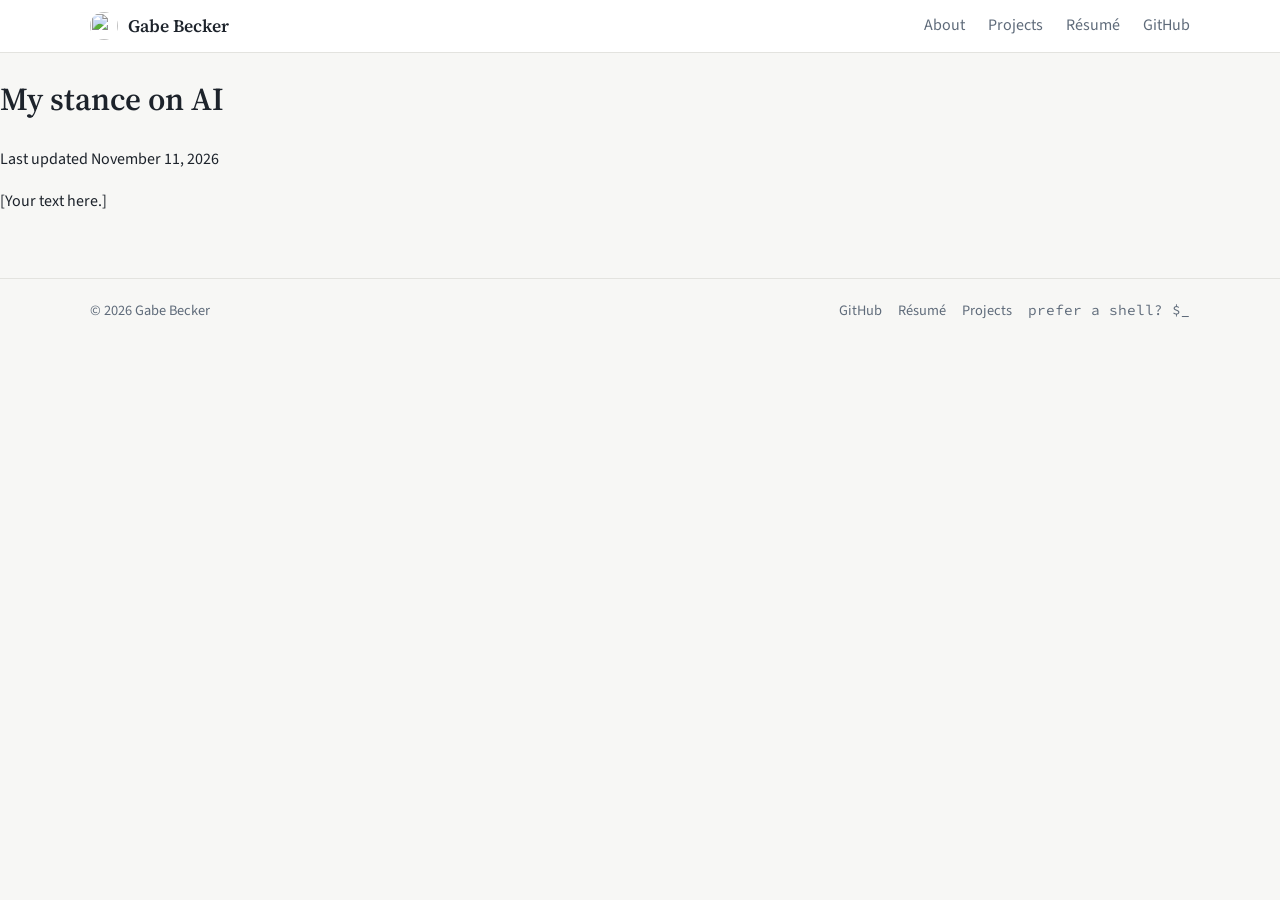
==== ai/index.html @ 4da3e7b1 "Add the 'My stance on AI' page (scaffold for hand-written text)" ====
<!doctype html>
<html lang="en">
<head>
<meta charset="utf-8">
<meta name="viewport" content="width=device-width, initial-scale=1">
<title>My stance on AI · Gabe Becker</title>
<meta name="description" content="How Gabe Becker uses AI in his work and projects.">
<link rel="canonical" href="https://gabebecker.com/ai/">
<meta property="og:type" content="article">
<meta property="og:title" content="My stance on AI · Gabe Becker">
<meta property="og:description" content="How I use AI in my work and projects.">
<meta property="og:url" content="https://gabebecker.com/ai/">
<meta property="og:image" content="https://avatars.githubusercontent.com/u/78775796?v=4">
<meta name="twitter:card" content="summary">
<link rel="icon" href="https://avatars.githubusercontent.com/u/78775796?v=4">
<link rel="stylesheet" href="/assets/site.css">
</head>
<body>
<header data-topbar="ai"></header>
<main class="wrap">
  <h1 class="page-h">My stance on AI</h1>
  <!-- Update this date whenever you change the text below. -->
  <p class="updated">Last updated <time datetime="2026-11-11">November 11, 2026</time></p>

  <!--
    Write your stance inside this <article>. Plain HTML works:
      <p>A paragraph.</p>
      <h2>A heading</h2>
      <ul><li>A list item</li></ul>
      <blockquote>A quote</blockquote>
    The terminal page (/terminal/) shows this text too, under `cat ai-stance.md`,
    so keep everything you want shown inside the article.
  -->
  <article id="ai-stance" class="prose">
    <p>[Your text here.]</p>
  </article>
</main>
<footer data-foot></footer>
<script src="/assets/layout.js"></script>
</body>
</html>
---- assets/site.css ----
/* Shared styles for every page except /terminal/, which has its own look. */
@import url("https://fonts.googleapis.com/css2?family=Source+Sans+3:wght@400;600;700&family=Source+Serif+4:opsz,wght@8..60,600&family=Source+Code+Pro:wght@400;500&display=swap");

:root { --fg:#1d232b; --muted:#5f6b7a; --accent:#2f6f4f; --accent-soft:#e6f2ec; --bg:#f7f7f5; --panel:#fff; --line:#e3e3df; --code:#f0f1ee; }
@media (prefers-color-scheme: dark) { :root { --fg:#e4e7eb; --muted:#9aa4b0; --accent:#6fcf97; --accent-soft:#1a2b23; --bg:#14171b; --panel:#1b1f24; --line:#2b3138; --code:#20252b; } }
* { box-sizing:border-box; }
html { scroll-behavior:smooth; }
body { margin:0; background:var(--bg); color:var(--fg); font:16px/1.6 "Source Sans 3", system-ui, sans-serif; }
a { color:var(--accent); text-decoration:none; } a:hover { text-decoration:underline; }
h1, h2 { font-family:"Source Serif 4", Georgia, serif; font-weight:600; }
code, pre { font-family:"Source Code Pro", ui-monospace, Menlo, monospace; font-size:.88rem; }
pre { background:var(--code); border:1px solid var(--line); border-radius:6px; padding:12px 14px; overflow-x:auto; margin:0 0 12px; }
.muted { color:var(--muted); }

/* buttons */
.btn { display:inline-block; text-align:center; font:inherit; font-size:.9rem; font-weight:600; border:1px solid var(--line); background:var(--panel); color:var(--fg); border-radius:6px; padding:6px 12px; cursor:pointer; }
.btn.primary { background:var(--accent); border-color:var(--accent); color:var(--panel); }
.btn:hover { text-decoration:none; border-color:var(--accent); }

/* top bar (inner pages) */
.topbar { border-bottom:1px solid var(--line); background:var(--panel); }
.topbar .in { max-width:1140px; margin:0 auto; padding:12px 20px; display:flex; justify-content:space-between; align-items:center; gap:16px; }
.brand { display:flex; align-items:center; gap:10px; color:var(--fg); font:600 1.1rem "Source Serif 4", Georgia, serif; }
.brand img { width:28px; height:28px; border-radius:50%; }
.brand:hover { text-decoration:none; }
.topbar nav a { margin-left:20px; color:var(--muted); }
.topbar nav a.on { color:var(--fg); font-weight:600; }

/* footer */
.foot { border-top:1px solid var(--line); margin-top:64px; }
.foot .in { max-width:1140px; margin:0 auto; padding:20px; display:flex; justify-content:space-between; gap:12px; flex-wrap:wrap; font-size:.9rem; color:var(--muted); }
.foot a { color:var(--muted); margin-left:16px; } .foot a:hover { color:var(--accent); }
.foot .shell { font-family:"Source Code Pro", monospace; }

/* search + tag filter */
.toolbar { display:flex; gap:8px; margin-bottom:8px; }
.toolbar input { flex:1; min-width:0; font:inherit; color:var(--fg); background:var(--panel); border:1px solid var(--line); border-radius:6px; padding:7px 12px; }
.toolbar input:focus, .tagpick summary:focus-visible { outline:2px solid var(--accent); outline-offset:-1px; }
.tagpick { position:relative; }
.tagpick summary { list-style:none; cursor:pointer; background:var(--panel); border:1px solid var(--line); border-radius:6px; padding:7px 14px; white-space:nowrap; font-weight:600; }
.tagpick summary::-webkit-details-marker { display:none; }
.tagpick summary::after { content:" ▾"; color:var(--muted); }
.tp-menu { position:absolute; right:0; top:calc(100% + 4px); z-index:5; background:var(--panel); border:1px solid var(--line); border-radius:8px; padding:6px; width:220px; max-height:320px; overflow:auto; box-shadow:0 8px 24px rgba(0,0,0,.15); }
.tp-menu label { display:flex; gap:8px; align-items:center; padding:3px 8px; border-radius:4px; cursor:pointer; }
.tp-menu label:hover { background:var(--accent-soft); }
.tp-menu input { accent-color:var(--accent); }
.tp-c { margin-left:auto; color:var(--muted); font-size:.8rem; }
.status { display:flex; flex-wrap:wrap; gap:6px; align-items:center; font-size:.88rem; color:var(--muted); margin:0 0 12px; min-height:24px; }
.active { display:flex; flex-wrap:wrap; gap:6px; }
.chip { font:inherit; font-size:.8rem; border:0; background:var(--accent); color:var(--panel); border-radius:99px; padding:0 10px; cursor:pointer; }
.chip.clear { background:none; color:var(--muted); text-decoration:underline; }
.empty { color:var(--muted); padding:16px 0; }

/* tags on projects */
.ptags { display:flex; flex-wrap:wrap; gap:4px; margin-bottom:8px; }
.ptag { font:inherit; font-size:.78rem; color:var(--muted); border:1px solid var(--line); background:none; border-radius:99px; padding:0 8px; cursor:pointer; white-space:nowrap; }
.ptag:hover, .ptag.on { color:var(--accent); border-color:var(--accent); text-decoration:none; }
.ptag.on { background:var(--accent-soft); }
.ver { font-family:"Source Sans 3", sans-serif; font-size:.8rem; font-weight:400; color:var(--muted); border:1px solid var(--line); border-radius:99px; padding:0 9px; white-space:nowrap; }

/* ---------- home ---------- */
.home { display:grid; grid-template-columns:290px 1fr; max-width:1140px; margin:0 auto; min-height:100vh; }
.home aside { padding:48px 30px 32px; position:sticky; top:0; height:100vh; overflow-y:auto; border-right:1px solid var(--line); scrollbar-width:thin; scrollbar-color:var(--line) transparent; }
.avatar { width:88px; height:88px; border-radius:50%; background:var(--line); display:block; }
.home h1 { font-size:1.75rem; line-height:1.15; margin:14px 0 2px; }
.role { color:var(--muted); margin:0 0 18px; }
.sidenav a { display:block; padding:3px 0; color:var(--fg); }
.sidenav a.on { color:var(--accent); font-weight:600; }
.side-btns { display:flex; gap:8px; margin:18px 0 14px; } .side-btns .btn { flex:1; }
.ext a { display:inline-block; margin-right:14px; font-size:.95rem; }
.side-h { font-size:.75rem; font-weight:700; letter-spacing:.1em; text-transform:uppercase; color:var(--muted); margin:26px 0 8px; padding-top:18px; border-top:1px solid var(--line); }
.skill { display:inline-block; font:inherit; font-size:.82rem; padding:0 8px; margin:0 4px 6px 0; border-radius:99px; border:1px solid var(--line); background:none; color:var(--muted); }
button.skill { cursor:pointer; color:var(--accent); border-color:var(--accent); }
button.skill:hover { background:var(--accent-soft); }
button.skill.on { background:var(--accent); color:var(--panel); }
.hint { font-size:.8rem; color:var(--muted); }
.home main { padding:48px 48px 0; min-width:0; }
.home main .foot { margin:72px -48px 0; }
.home main .foot .in { padding:20px 48px; }
.home section + section { margin-top:56px; }
.home h2 { font-size:1.35rem; margin:0 0 14px; display:flex; justify-content:space-between; align-items:baseline; gap:12px; }
.home h2 a { font:600 .95rem "Source Sans 3", sans-serif; }
.lead { font-size:1.08rem; max-width:62ch; }
.now { background:var(--panel); border:1px solid var(--line); border-left:3px solid var(--accent); border-radius:6px; padding:10px 14px; font-size:.95rem; max-width:62ch; }
.item { display:grid; grid-template-columns:1fr 200px; gap:20px; background:var(--panel); border:1px solid var(--line); border-radius:8px; padding:18px 20px; margin-bottom:12px; }
.item.noimg { grid-template-columns:1fr; }
.item h3 { margin:0; font-size:1.12rem; display:flex; gap:10px; align-items:baseline; flex-wrap:wrap; }
.item h3 small { font-weight:400; color:var(--muted); font-size:.85rem; }
.item p { margin:4px 0 10px; }
.item .thumb { width:100%; aspect-ratio:16/10; object-fit:cover; border-radius:6px; border:1px solid var(--line); background:#1f2430; }
.item .links a { margin-right:14px; font-size:.92rem; }
.xp { border-left:2px solid var(--line); padding-left:20px; }
.job { position:relative; margin-bottom:22px; }
.job::before { content:""; position:absolute; left:-27px; top:7px; width:12px; height:12px; border-radius:50%; background:var(--bg); border:2px solid var(--accent); }
.job .head { display:flex; justify-content:space-between; gap:12px; flex-wrap:wrap; }
.job .when { color:var(--muted); font-size:.9rem; }
.job p { margin:4px 0 0; }
.note { font-size:.9rem; color:var(--muted); }

/* ---------- projects list ---------- */
.page { max-width:1000px; margin:0 auto; padding:40px 20px 0; min-width:0; flex:1; }
.page h1 { margin:0 0 6px; font-size:2rem; }
.lede { color:var(--muted); font-size:1.08rem; margin:0 0 24px; max-width:68ch; }
.sticky { position:sticky; top:0; z-index:4; background:var(--bg); padding:10px 0 2px; }
.prow { display:grid; grid-template-columns:300px 1fr; gap:28px; padding:24px 16px; margin:0 -16px; border-bottom:1px solid var(--line); border-radius:8px; cursor:pointer; transition:background .12s; }
.prow:hover { background:var(--panel); }
.prow:hover h3 a { color:var(--accent); }
.prow img { width:100%; border-radius:6px; border:1px solid var(--line); display:block; }
.prow.compact { grid-template-columns:1fr; padding-top:16px; padding-bottom:16px; }
.prow h3 { margin:0; font-size:1.25rem; display:flex; gap:10px; align-items:center; flex-wrap:wrap; }
.prow h3 a { color:var(--fg); }
.tagline { color:var(--muted); margin:2px 0 8px; }
.prow p { margin:0 0 10px; }
.install { display:flex; align-items:center; background:var(--code); border:1px solid var(--line); border-radius:6px; margin-bottom:10px; cursor:auto; }
.install code { flex:1; padding:7px 12px; overflow-x:auto; white-space:nowrap; cursor:text; }
.install button { font:inherit; font-size:.8rem; color:var(--muted); background:none; border:0; border-left:1px solid var(--line); padding:7px 12px; cursor:pointer; }
.install button:hover { color:var(--accent); }
.prow .links a { margin-right:16px; font-size:.95rem; }
.prow .links a.main { font-weight:600; }

/* ---------- project page ---------- */
.docs { display:flex; max-width:1140px; margin:0 auto; }
.docs aside { width:230px; flex-shrink:0; padding:40px 20px; border-right:1px solid var(--line); }
.docs aside a { display:block; padding:3px 0; color:var(--fg); font-size:.95rem; }
.docs aside a.on { color:var(--accent); font-weight:600; }
.docs .label { font-size:.75rem; font-weight:700; text-transform:uppercase; letter-spacing:.08em; color:var(--muted); margin:0 0 6px; }
.docs .group { margin-bottom:24px; }
.docs h1 { display:flex; gap:12px; align-items:center; flex-wrap:wrap; }
.docs h2 { margin:40px 0 12px; font-size:1.3rem; padding-bottom:6px; border-bottom:1px solid var(--line); }
.crumbs { font-size:.9rem; color:var(--muted); margin:0 0 8px; }
.shot { width:100%; border-radius:6px; border:1px solid var(--line); margin-bottom:8px; }
.facts { display:grid; grid-template-columns:repeat(auto-fit, minmax(140px, 1fr)); gap:1px; background:var(--line); border:1px solid var(--line); border-radius:6px; overflow:hidden; margin:20px 0; }
.facts div { background:var(--panel); padding:10px 14px; }
.facts b { display:block; font-size:.75rem; text-transform:uppercase; letter-spacing:.05em; color:var(--muted); font-weight:700; }

/* ---------- small screens ---------- */
@media (max-width:860px) {
  .home { grid-template-columns:1fr; }
  .home aside { position:static; height:auto; border-right:0; border-bottom:1px solid var(--line); padding:28px 20px; }
  .sidenav { display:flex; gap:16px; flex-wrap:wrap; }
  .home main { padding:28px 20px 0; }
  .home main .foot { margin:56px -20px 0; } .home main .foot .in { padding:20px; }
  .item { grid-template-columns:1fr; } .item .thumb { order:-1; }
  .prow { grid-template-columns:1fr; gap:14px; }
  .docs { flex-direction:column; } .docs aside { width:auto; border-right:0; border-bottom:1px solid var(--line); padding:20px; display:flex; gap:28px; flex-wrap:wrap; }
  .docs .group { margin-bottom:0; }
  .topbar nav a { margin-left:14px; }
}

@media (max-width:520px) {
  .topbar .bn { display:none; }
  .topbar nav { white-space:nowrap; }
  .topbar nav a { margin-left:12px; }
}

/* ---------- Save as PDF (home page) ---------- */
@media print {
  :root { --fg:#000; --muted:#444; --accent:#1b4d35; --panel:#fff; --bg:#fff; --line:#ccc; }
  body { font-size:10.5pt; }
  .home { display:block; }
  .home aside { position:static; height:auto; border:0; padding:0 0 10px; overflow:visible; }
  .sidenav, .side-btns, .hint, .toolbar, .status, .avatar, .thumb, .ptags, .item .links, .foot, .home h2 a { display:none !important; }
  .side-h { border-top:0; padding-top:0; margin-top:12px; }
  .ext::after { content:" · gabebecker2048.github.io"; color:var(--muted); }
  .home main { padding:0; }
  .home section + section { margin-top:20px; }
  .item { display:block; border:0; border-bottom:1px solid var(--line); border-radius:0; padding:6px 0; break-inside:avoid; }
  .job { break-inside:avoid; }
}
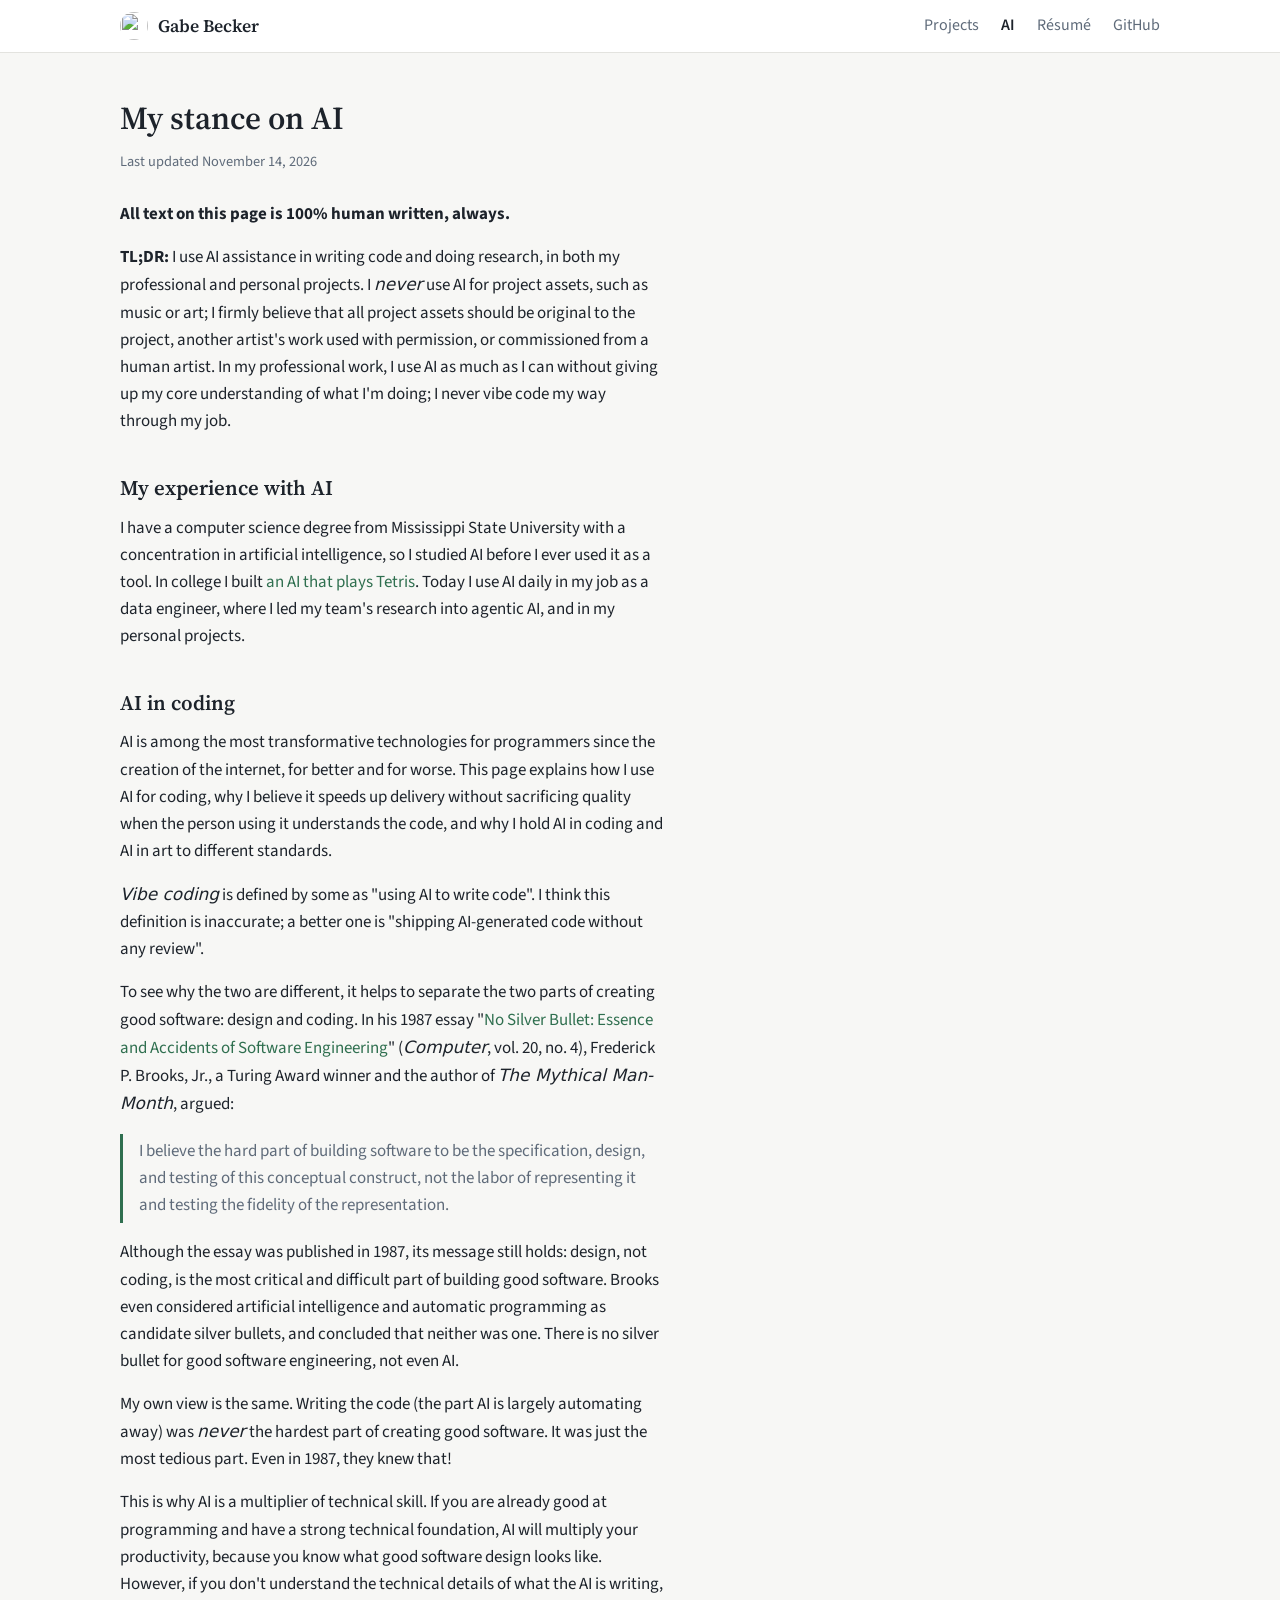
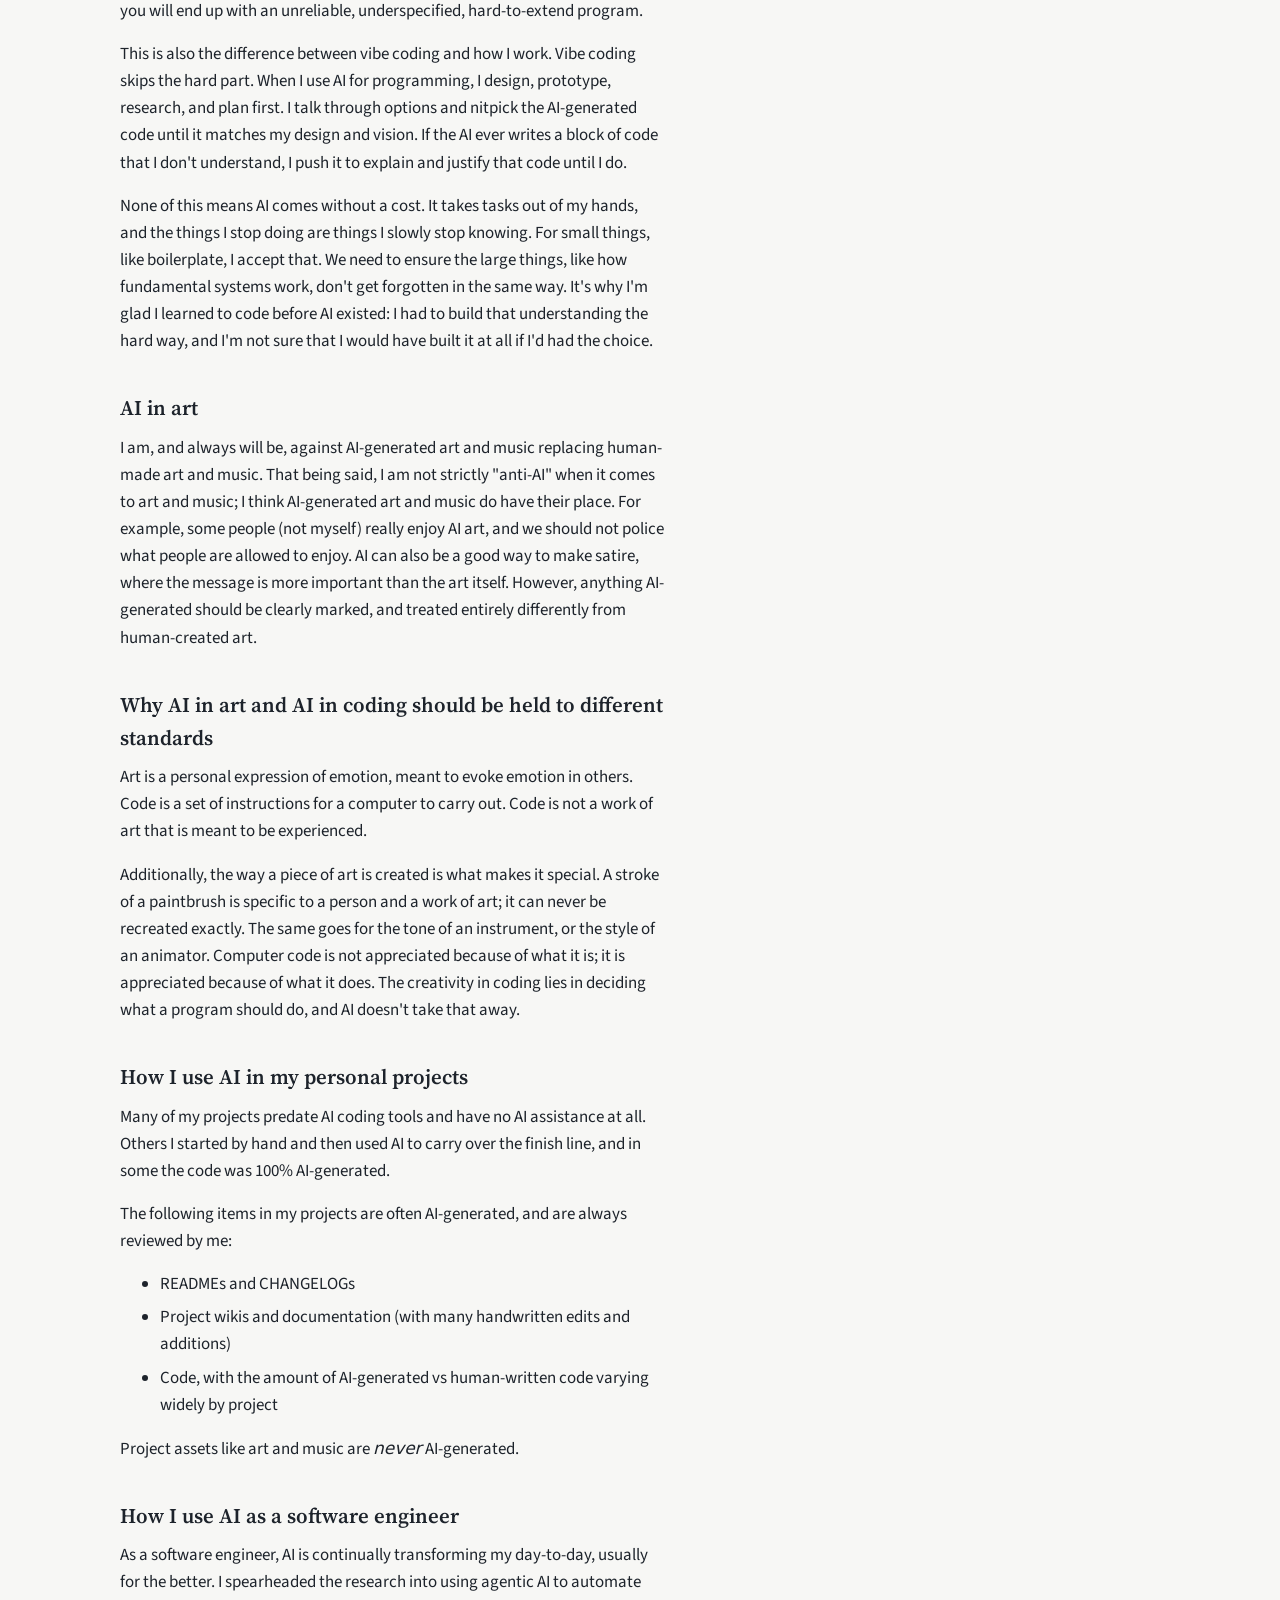
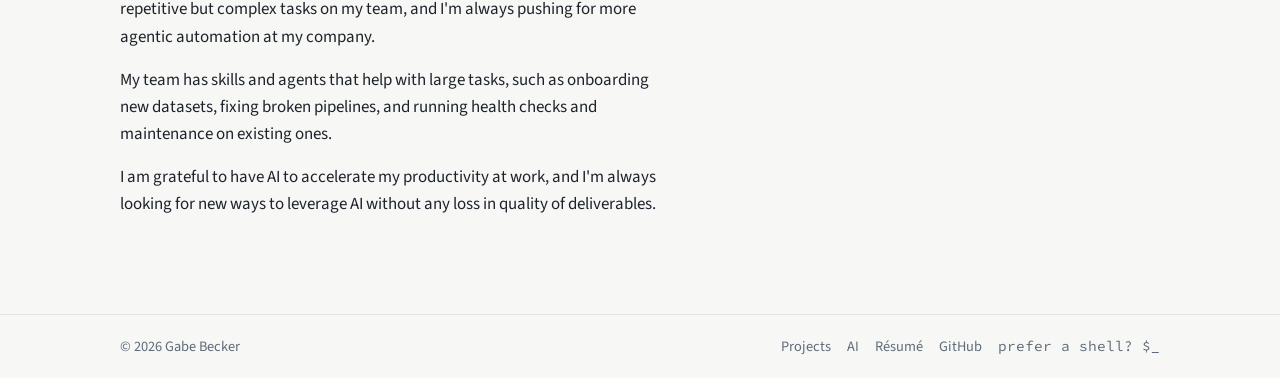
==== commit e592d0b3: "My stance on AI" ====
--- a/ai/index.html
+++ b/ai/index.html
@@ -18,22 +18,100 @@
 <body>
 <header data-topbar="ai"></header>
 <main class="wrap">
+<!-- Beginning of 100% human written HTML -->
   <h1 class="page-h">My stance on AI</h1>
-  <!-- Update this date whenever you change the text below. -->
-  <p class="updated">Last updated <time datetime="2026-11-11">November 11, 2026</time></p>
 
-  <!--
-    Write your stance inside this <article>. Plain HTML works:
-      <p>A paragraph.</p>
-      <h2>A heading</h2>
-      <ul><li>A list item</li></ul>
-      <blockquote>A quote</blockquote>
-    The terminal page (/terminal/) shows this text too, under `cat ai-stance.md`,
-    so keep everything you want shown inside the article.
-  -->
+  <!-- Update this date when updating this page. -->
+  <p class="updated">Last updated <time datetime="2026-11-14">November 14, 2026</time></p>
+
   <article id="ai-stance" class="prose">
-    <p>[Your text here.]</p>
+    <p><b>All text on this page is 100% human written, always.</b></p>
+
+    <p><b>TL;DR:</b> I use AI assistance in writing code and doing research, in both my professional and personal
+      projects. I <em>never</em> use AI for project assets, such as music or art; I firmly believe that all project
+      assets should be original to the project, another artist's work used with permission, or commissioned from a
+      human artist. In my professional work, I use AI as much as I can without giving up my core understanding of what
+      I'm doing; I never vibe code my way through my job.</p>
+
+    <h2>My experience with AI</h2>
+    <p>I have a computer science degree from Mississippi State University with a concentration in artificial
+      intelligence, so I studied AI before I ever used it as a tool. In college I built
+      <a href="/projects/tetris-ai-demo/">an AI that plays Tetris</a>. Today I use AI daily in my job as a data
+      engineer, where I led my team's research into agentic AI, and in my personal projects.</p>
+
+    <h2>AI in coding</h2>
+    <p>AI is among the most transformative technologies for programmers since the creation of the internet, for better
+      and for worse. This page explains how I use AI for coding, why I believe it speeds up delivery without
+      sacrificing quality when the person using it understands the code, and why I hold AI in coding and AI in art to
+      different standards.</p>
+    <p><i>Vibe coding</i> is defined by some as "using AI to write code". I think this definition is inaccurate; a
+      better one is "shipping AI-generated code without any review".</p>
+    <p>To see why the two are different, it helps to separate the two parts of creating good software: design and
+      coding. In his 1987 essay
+      "<a href="https://doi.org/10.1109/MC.1987.1663532">No Silver Bullet: Essence and Accidents of Software
+      Engineering</a>" (<i>Computer</i>, vol. 20, no. 4), Frederick P. Brooks, Jr., a Turing Award winner and the
+      author of <i>The Mythical Man-Month</i>, argued:</p>
+    <blockquote cite="https://doi.org/10.1109/MC.1987.1663532">I believe the hard part of building software to be the
+      specification, design, and testing of this conceptual construct, not the labor of representing it and testing the
+      fidelity of the representation.</blockquote>
+    <p>Although the essay was published in 1987, its message still holds: design, not coding, is the most critical and
+      difficult part of building good software. Brooks even considered artificial intelligence and automatic
+      programming as candidate silver bullets, and concluded that neither was one. There is no silver bullet for good
+      software engineering, not even AI.</p>
+    <p>My own view is the same. Writing the code (the part AI is largely automating away) was <em>never</em> the
+      hardest part of creating good software. It was just the most tedious part. Even in 1987, they knew that!</p>
+    <p>This is why AI is a multiplier of technical skill. If you are already good at programming and have a strong
+      technical foundation, AI will multiply your productivity, because you know what good software design looks like.
+      However, if you don't understand the technical details of what the AI is writing, you will end up with an
+      unreliable, underspecified, hard-to-extend program.</p>
+    <p>This is also the difference between vibe coding and how I work. Vibe coding skips the hard part. When I use AI
+      for programming, I design, prototype, research, and plan first. I talk through options and nitpick the
+      AI-generated code until it matches my design and vision. If the AI ever writes a block of code that I don't
+      understand, I push it to explain and justify that code until I do.</p>
+    <p>None of this means AI comes without a cost. It takes tasks out of my hands, and the things I stop doing are
+      things I slowly stop knowing. For small things, like boilerplate, I accept that. We need to ensure the large
+      things, like how fundamental systems work, don't get forgotten in the same way. It's why I'm glad I learned
+      to code before AI existed: I had to build that understanding the hard way, and I'm not sure that I would have
+      built it at all if I'd had the choice.</p>
+
+    <h2>AI in art</h2>
+    <p>I am, and always will be, against AI-generated art and music replacing human-made art and music. That being
+      said, I am not strictly "anti-AI" when it comes to art and music; I think AI-generated art and music do have
+      their place. For example, some people (not myself) really enjoy AI art, and we should not police what people
+      are allowed to enjoy. AI can also be a good way to make satire, where the message is more important than the art
+      itself. However, anything AI-generated should be clearly marked, and treated entirely differently from
+      human-created art.</p>
+
+    <h2>Why AI in art and AI in coding should be held to different standards</h2>
+    <p>Art is a personal expression of emotion, meant to evoke emotion in others. Code is a set of instructions for a
+      computer to carry out. Code is not a work of art that is meant to be experienced.</p>
+    <p>Additionally, the way a piece of art is created is what makes it special. A stroke of a paintbrush is specific
+      to a person and a work of art; it can never be recreated exactly. The same goes for the tone of an instrument,
+      or the style of an animator. Computer code is not appreciated because of what it is; it is appreciated because
+      of what it does. The creativity in coding lies in deciding what a program should do, and AI doesn't take that
+      away.</p>
+
+    <h2>How I use AI in my personal projects</h2>
+    <p>Many of my projects predate AI coding tools and have no AI assistance at all. Others I started by hand and then
+      used AI to carry over the finish line, and in some the code was 100% AI-generated.</p>
+    <p>The following items in my projects are often AI-generated, and are always reviewed by me:</p>
+    <ul>
+      <li>READMEs and CHANGELOGs</li>
+      <li>Project wikis and documentation (with many handwritten edits and additions)</li>
+      <li>Code, with the amount of AI-generated vs human-written code varying widely by project</li>
+    </ul>
+    <p>Project assets like art and music are <em>never</em> AI-generated.</p>
+
+    <h2>How I use AI as a software engineer</h2>
+    <p>As a software engineer, AI is continually transforming my day-to-day, usually for the better. I spearheaded the
+      research into using agentic AI to automate repetitive but complex tasks on my team, and I'm always pushing for
+      more agentic automation at my company.</p>
+    <p>My team has skills and agents that help with large tasks, such as onboarding new datasets, fixing broken
+      pipelines, and running health checks and maintenance on existing ones.</p>
+    <p>I am grateful to have AI to accelerate my productivity at work, and I'm always looking for new ways to leverage
+      AI without any loss in quality of deliverables.</p>
   </article>
+<!-- End of 100% human written HTML -->
 </main>
 <footer data-foot></footer>
 <script src="/assets/layout.js"></script>
--- a/assets/site.css
+++ b/assets/site.css
@@ -1,38 +1,56 @@
-/* Shared styles for every page except /terminal/, which has its own look. */
+/* Styles for every page except /terminal/, which has its own look. */
 @import url("https://fonts.googleapis.com/css2?family=Source+Sans+3:wght@400;600;700&family=Source+Serif+4:opsz,wght@8..60,600&family=Source+Code+Pro:wght@400;500&display=swap");
 
-:root { --fg:#1d232b; --muted:#5f6b7a; --accent:#2f6f4f; --accent-soft:#e6f2ec; --bg:#f7f7f5; --panel:#fff; --line:#e3e3df; --code:#f0f1ee; }
-@media (prefers-color-scheme: dark) { :root { --fg:#e4e7eb; --muted:#9aa4b0; --accent:#6fcf97; --accent-soft:#1a2b23; --bg:#14171b; --panel:#1b1f24; --line:#2b3138; --code:#20252b; } }
+:root {
+  --container:1080px;
+  --fg:#1d232b; --muted:#5f6b7a; --accent:#2f6f4f; --accent-soft:#e6f2ec;
+  --bg:#f7f7f5; --panel:#fff; --line:#e3e3df; --code:#f0f1ee;
+}
+@media (prefers-color-scheme: dark) {
+  :root { --fg:#e4e7eb; --muted:#9aa4b0; --accent:#6fcf97; --accent-soft:#1a2b23; --bg:#14171b; --panel:#1b1f24; --line:#2b3138; --code:#20252b; }
+}
 * { box-sizing:border-box; }
 html { scroll-behavior:smooth; }
-body { margin:0; background:var(--bg); color:var(--fg); font:16px/1.6 "Source Sans 3", system-ui, sans-serif; }
+body { margin:0; background:var(--bg); color:var(--fg); font:16px/1.6 "Source Sans 3", system-ui, sans-serif; min-height:100vh; display:flex; flex-direction:column; }
 a { color:var(--accent); text-decoration:none; } a:hover { text-decoration:underline; }
 h1, h2 { font-family:"Source Serif 4", Georgia, serif; font-weight:600; }
 code, pre { font-family:"Source Code Pro", ui-monospace, Menlo, monospace; font-size:.88rem; }
 pre { background:var(--code); border:1px solid var(--line); border-radius:6px; padding:12px 14px; overflow-x:auto; margin:0 0 12px; }
 .muted { color:var(--muted); }
 
+/* one container width for everything */
+.wrap { width:100%; max-width:var(--container); margin:0 auto; padding:0 20px; }
+main.wrap { flex:1; padding-top:40px; padding-bottom:24px; }
+
 /* buttons */
-.btn { display:inline-block; text-align:center; font:inherit; font-size:.9rem; font-weight:600; border:1px solid var(--line); background:var(--panel); color:var(--fg); border-radius:6px; padding:6px 12px; cursor:pointer; }
+.btn { display:inline-block; text-align:center; font:inherit; font-size:.92rem; font-weight:600; border:1px solid var(--line); background:var(--panel); color:var(--fg); border-radius:6px; padding:7px 14px; cursor:pointer; }
 .btn.primary { background:var(--accent); border-color:var(--accent); color:var(--panel); }
 .btn:hover { text-decoration:none; border-color:var(--accent); }
 
-/* top bar (inner pages) */
+/* navbar */
 .topbar { border-bottom:1px solid var(--line); background:var(--panel); }
-.topbar .in { max-width:1140px; margin:0 auto; padding:12px 20px; display:flex; justify-content:space-between; align-items:center; gap:16px; }
-.brand { display:flex; align-items:center; gap:10px; color:var(--fg); font:600 1.1rem "Source Serif 4", Georgia, serif; }
+.topbar .in { max-width:var(--container); margin:0 auto; padding:12px 20px; display:flex; justify-content:space-between; align-items:center; gap:16px; }
+.brand { display:flex; align-items:center; gap:10px; color:var(--fg); font:600 1.1rem "Source Serif 4", Georgia, serif; white-space:nowrap; }
 .brand img { width:28px; height:28px; border-radius:50%; }
 .brand:hover { text-decoration:none; }
-.topbar nav a { margin-left:20px; color:var(--muted); }
+.topbar nav { display:flex; gap:22px; white-space:nowrap; }
+.topbar nav a { color:var(--muted); }
 .topbar nav a.on { color:var(--fg); font-weight:600; }
 
 /* footer */
-.foot { border-top:1px solid var(--line); margin-top:64px; }
-.foot .in { max-width:1140px; margin:0 auto; padding:20px; display:flex; justify-content:space-between; gap:12px; flex-wrap:wrap; font-size:.9rem; color:var(--muted); }
+.foot { border-top:1px solid var(--line); margin-top:56px; }
+.foot .in { max-width:var(--container); margin:0 auto; padding:20px; display:flex; justify-content:space-between; gap:12px; flex-wrap:wrap; font-size:.9rem; color:var(--muted); }
 .foot a { color:var(--muted); margin-left:16px; } .foot a:hover { color:var(--accent); }
 .foot .shell { font-family:"Source Code Pro", monospace; }
 
-/* search + tag filter */
+/* page headings */
+.page-h { margin:0 0 6px; font-size:2rem; }
+.lede { color:var(--muted); font-size:1.08rem; margin:0 0 24px; max-width:68ch; }
+.section-h { font-size:1.35rem; margin:0 0 14px; display:flex; justify-content:space-between; align-items:baseline; gap:12px; }
+.section-h a { font:600 .95rem "Source Sans 3", sans-serif; }
+
+/* search + tag filter (/projects/) */
+.sticky { position:sticky; top:0; z-index:4; background:var(--bg); padding:10px 0 2px; }
 .toolbar { display:flex; gap:8px; margin-bottom:8px; }
 .toolbar input { flex:1; min-width:0; font:inherit; color:var(--fg); background:var(--panel); border:1px solid var(--line); border-radius:6px; padding:7px 12px; }
 .toolbar input:focus, .tagpick summary:focus-visible { outline:2px solid var(--accent); outline-offset:-1px; }
@@ -45,71 +63,37 @@
 .tp-menu label:hover { background:var(--accent-soft); }
 .tp-menu input { accent-color:var(--accent); }
 .tp-c { margin-left:auto; color:var(--muted); font-size:.8rem; }
-.status { display:flex; flex-wrap:wrap; gap:6px; align-items:center; font-size:.88rem; color:var(--muted); margin:0 0 12px; min-height:24px; }
+.sortpick { display:flex; align-items:center; gap:8px; color:var(--muted); font-size:.92rem; white-space:nowrap; }
+.sortpick select { font:inherit; font-weight:600; color:var(--fg); background:var(--panel); border:1px solid var(--line); border-radius:6px; padding:7px 10px; cursor:pointer; }
+.sortpick select:focus-visible { outline:2px solid var(--accent); outline-offset:-1px; }
+.status { display:flex; flex-wrap:wrap; gap:6px; align-items:center; font-size:.88rem; color:var(--muted); margin:0 0 6px; min-height:24px; }
 .active { display:flex; flex-wrap:wrap; gap:6px; }
 .chip { font:inherit; font-size:.8rem; border:0; background:var(--accent); color:var(--panel); border-radius:99px; padding:0 10px; cursor:pointer; }
 .chip.clear { background:none; color:var(--muted); text-decoration:underline; }
-.empty { color:var(--muted); padding:16px 0; }
+.empty { color:var(--muted); padding:24px 0; }
 
-/* tags on projects */
+/* tags + version pill */
 .ptags { display:flex; flex-wrap:wrap; gap:4px; margin-bottom:8px; }
 .ptag { font:inherit; font-size:.78rem; color:var(--muted); border:1px solid var(--line); background:none; border-radius:99px; padding:0 8px; cursor:pointer; white-space:nowrap; }
 .ptag:hover, .ptag.on { color:var(--accent); border-color:var(--accent); text-decoration:none; }
 .ptag.on { background:var(--accent-soft); }
-.ver { font-family:"Source Sans 3", sans-serif; font-size:.8rem; font-weight:400; color:var(--muted); border:1px solid var(--line); border-radius:99px; padding:0 9px; white-space:nowrap; }
+.ver { font:400 .8rem "Source Sans 3", sans-serif; color:var(--muted); border:1px solid var(--line); border-radius:99px; padding:0 9px; white-space:nowrap; }
+.ver.wip { color:var(--accent); border-color:var(--accent); background:var(--accent-soft); }
+.since { font:400 .8rem "Source Sans 3", sans-serif; color:var(--muted); white-space:nowrap; }
+.overview { max-width:68ch; } .overview p { margin:0 0 14px; }
 
-/* ---------- home ---------- */
-.home { display:grid; grid-template-columns:290px 1fr; max-width:1140px; margin:0 auto; min-height:100vh; }
-.home aside { padding:48px 30px 32px; position:sticky; top:0; height:100vh; overflow-y:auto; border-right:1px solid var(--line); scrollbar-width:thin; scrollbar-color:var(--line) transparent; }
-.avatar { width:88px; height:88px; border-radius:50%; background:var(--line); display:block; }
-.home h1 { font-size:1.75rem; line-height:1.15; margin:14px 0 2px; }
-.role { color:var(--muted); margin:0 0 18px; }
-.sidenav a { display:block; padding:3px 0; color:var(--fg); }
-.sidenav a.on { color:var(--accent); font-weight:600; }
-.side-btns { display:flex; gap:8px; margin:18px 0 14px; } .side-btns .btn { flex:1; }
-.ext a { display:inline-block; margin-right:14px; font-size:.95rem; }
-.side-h { font-size:.75rem; font-weight:700; letter-spacing:.1em; text-transform:uppercase; color:var(--muted); margin:26px 0 8px; padding-top:18px; border-top:1px solid var(--line); }
-.skill { display:inline-block; font:inherit; font-size:.82rem; padding:0 8px; margin:0 4px 6px 0; border-radius:99px; border:1px solid var(--line); background:none; color:var(--muted); }
-button.skill { cursor:pointer; color:var(--accent); border-color:var(--accent); }
-button.skill:hover { background:var(--accent-soft); }
-button.skill.on { background:var(--accent); color:var(--panel); }
-.hint { font-size:.8rem; color:var(--muted); }
-.home main { padding:48px 48px 0; min-width:0; }
-.home main .foot { margin:72px -48px 0; }
-.home main .foot .in { padding:20px 48px; }
-.home section + section { margin-top:56px; }
-.home h2 { font-size:1.35rem; margin:0 0 14px; display:flex; justify-content:space-between; align-items:baseline; gap:12px; }
-.home h2 a { font:600 .95rem "Source Sans 3", sans-serif; }
-.lead { font-size:1.08rem; max-width:62ch; }
-.now { background:var(--panel); border:1px solid var(--line); border-left:3px solid var(--accent); border-radius:6px; padding:10px 14px; font-size:.95rem; max-width:62ch; }
-.item { display:grid; grid-template-columns:1fr 200px; gap:20px; background:var(--panel); border:1px solid var(--line); border-radius:8px; padding:18px 20px; margin-bottom:12px; }
-.item.noimg { grid-template-columns:1fr; }
-.item h3 { margin:0; font-size:1.12rem; display:flex; gap:10px; align-items:baseline; flex-wrap:wrap; }
-.item h3 small { font-weight:400; color:var(--muted); font-size:.85rem; }
-.item p { margin:4px 0 10px; }
-.item .thumb { width:100%; aspect-ratio:16/10; object-fit:cover; border-radius:6px; border:1px solid var(--line); background:#1f2430; }
-.item .links a { margin-right:14px; font-size:.92rem; }
-.xp { border-left:2px solid var(--line); padding-left:20px; }
-.job { position:relative; margin-bottom:22px; }
-.job::before { content:""; position:absolute; left:-27px; top:7px; width:12px; height:12px; border-radius:50%; background:var(--bg); border:2px solid var(--accent); }
-.job .head { display:flex; justify-content:space-between; gap:12px; flex-wrap:wrap; }
-.job .when { color:var(--muted); font-size:.9rem; }
-.job p { margin:4px 0 0; }
-.note { font-size:.9rem; color:var(--muted); }
-
-/* ---------- projects list ---------- */
-.page { max-width:1000px; margin:0 auto; padding:40px 20px 0; min-width:0; flex:1; }
-.page h1 { margin:0 0 6px; font-size:2rem; }
-.lede { color:var(--muted); font-size:1.08rem; margin:0 0 24px; max-width:68ch; }
-.sticky { position:sticky; top:0; z-index:4; background:var(--bg); padding:10px 0 2px; }
-.prow { display:grid; grid-template-columns:300px 1fr; gap:28px; padding:24px 16px; margin:0 -16px; border-bottom:1px solid var(--line); border-radius:8px; cursor:pointer; transition:background .12s; }
+/* the one project row (home = compact, /projects/ = full) */
+.prow { display:grid; grid-template-columns:300px 1fr; gap:28px; padding:22px 16px; margin:0 -16px; border-bottom:1px solid var(--line); border-radius:8px; cursor:pointer; transition:background .12s; }
 .prow:hover { background:var(--panel); }
 .prow:hover h3 a { color:var(--accent); }
-.prow img { width:100%; border-radius:6px; border:1px solid var(--line); display:block; }
-.prow.compact { grid-template-columns:1fr; padding-top:16px; padding-bottom:16px; }
-.prow h3 { margin:0; font-size:1.25rem; display:flex; gap:10px; align-items:center; flex-wrap:wrap; }
+.prow img { width:100%; aspect-ratio:16/10; object-fit:cover; object-position:top; border-radius:6px; border:1px solid var(--line); display:block; background:#1f2430; }
+.prow.noimg { grid-template-columns:1fr; }
+.prow.compact { grid-template-columns:200px 1fr; gap:22px; padding-top:16px; padding-bottom:16px; }
+.prow.compact.noimg { grid-template-columns:1fr; }
+.prow h3 { margin:0; font-size:1.2rem; display:flex; gap:10px; align-items:center; flex-wrap:wrap; }
+.prow.compact h3 { font-size:1.1rem; }
 .prow h3 a { color:var(--fg); }
-.tagline { color:var(--muted); margin:2px 0 8px; }
+.tagline { color:var(--muted); margin:2px 0 6px; }
 .prow p { margin:0 0 10px; }
 .install { display:flex; align-items:center; background:var(--code); border:1px solid var(--line); border-radius:6px; margin-bottom:10px; cursor:auto; }
 .install code { flex:1; padding:7px 12px; overflow-x:auto; white-space:nowrap; cursor:text; }
@@ -118,52 +102,82 @@
 .prow .links a { margin-right:16px; font-size:.95rem; }
 .prow .links a.main { font-weight:600; }
 
+/* ---------- home ---------- */
+.home { display:grid; grid-template-columns:250px 1fr; gap:48px; align-items:start; }
+.profile { position:sticky; top:24px; }
+.avatar { width:96px; height:96px; border-radius:50%; background:var(--line); display:block; }
+.profile h1 { font-size:1.75rem; line-height:1.15; margin:14px 0 2px; }
+.role { color:var(--muted); margin:0 0 16px; }
+.profile .btn { width:100%; }
+.printlink { display:block; font:inherit; font-size:.85rem; color:var(--muted); background:none; border:0; padding:0; margin:6px 0 14px; cursor:pointer; text-align:left; }
+.printlink:hover { color:var(--accent); text-decoration:underline; }
+.ext a { display:inline-block; margin-right:14px; font-size:.95rem; }
+.side-h { font-size:.75rem; font-weight:700; letter-spacing:.1em; text-transform:uppercase; color:var(--muted); margin:22px 0 8px; padding-top:16px; border-top:1px solid var(--line); }
+.skill { display:inline-block; font-size:.82rem; padding:0 8px; margin:0 4px 6px 0; border-radius:99px; border:1px solid var(--line); color:var(--muted); }
+a.skill { color:var(--accent); border-color:var(--accent); }
+a.skill:hover { background:var(--accent-soft); text-decoration:none; }
+.hint { font-size:.8rem; color:var(--muted); }
+.home section + section { margin-top:52px; }
+.lead { font-size:1.08rem; max-width:62ch; margin-top:0; }
+.now { background:var(--panel); border:1px solid var(--line); border-left:3px solid var(--accent); border-radius:6px; padding:10px 14px; font-size:.95rem; max-width:62ch; }
+.xp { border-left:2px solid var(--line); padding-left:20px; margin-left:6px; }
+.job { position:relative; margin-bottom:22px; }
+.job::before { content:""; position:absolute; left:-29px; top:7px; width:12px; height:12px; border-radius:50%; background:var(--bg); border:2px solid var(--accent); }
+.job .head { display:flex; justify-content:space-between; gap:12px; flex-wrap:wrap; }
+.job .when { color:var(--muted); font-size:.9rem; }
+.job p { margin:4px 0 0; }
+.note { font-size:.9rem; color:var(--muted); }
+
 /* ---------- project page ---------- */
-.docs { display:flex; max-width:1140px; margin:0 auto; }
-.docs aside { width:230px; flex-shrink:0; padding:40px 20px; border-right:1px solid var(--line); }
-.docs aside a { display:block; padding:3px 0; color:var(--fg); font-size:.95rem; }
-.docs aside a.on { color:var(--accent); font-weight:600; }
-.docs .label { font-size:.75rem; font-weight:700; text-transform:uppercase; letter-spacing:.08em; color:var(--muted); margin:0 0 6px; }
-.docs .group { margin-bottom:24px; }
-.docs h1 { display:flex; gap:12px; align-items:center; flex-wrap:wrap; }
-.docs h2 { margin:40px 0 12px; font-size:1.3rem; padding-bottom:6px; border-bottom:1px solid var(--line); }
+.project > * { max-width:820px; }
 .crumbs { font-size:.9rem; color:var(--muted); margin:0 0 8px; }
-.shot { width:100%; border-radius:6px; border:1px solid var(--line); margin-bottom:8px; }
+.project h1 { display:flex; gap:12px; align-items:center; flex-wrap:wrap; margin:0 0 6px; font-size:2rem; }
+.project h2 { margin:40px 0 12px; font-size:1.3rem; padding-bottom:6px; border-bottom:1px solid var(--line); }
+.linkbar { display:flex; flex-wrap:wrap; gap:6px 18px; margin:6px 0 4px; font-size:.95rem; }
+.linkbar .private { color:var(--muted); }
 .facts { display:grid; grid-template-columns:repeat(auto-fit, minmax(140px, 1fr)); gap:1px; background:var(--line); border:1px solid var(--line); border-radius:6px; overflow:hidden; margin:20px 0; }
 .facts div { background:var(--panel); padding:10px 14px; }
 .facts b { display:block; font-size:.75rem; text-transform:uppercase; letter-spacing:.05em; color:var(--muted); font-weight:700; }
+.shot { width:100%; border-radius:6px; border:1px solid var(--line); margin-bottom:8px; }
+.ailine { margin-top:28px; font-size:.95rem; color:var(--muted); }
+
+/* ---------- prose (AI page) ---------- */
+.prose { max-width:68ch; font-size:1.06rem; }
+.prose h2 { font-size:1.3rem; margin:36px 0 10px; }
+.prose p, .prose ul, .prose ol { margin:0 0 16px; }
+.prose li { margin-bottom:6px; }
+.prose blockquote { margin:0 0 16px; padding:4px 16px; border-left:3px solid var(--accent); color:var(--muted); }
+.updated { color:var(--muted); font-size:.9rem; margin:0 0 28px; }
 
 /* ---------- small screens ---------- */
 @media (max-width:860px) {
-  .home { grid-template-columns:1fr; }
-  .home aside { position:static; height:auto; border-right:0; border-bottom:1px solid var(--line); padding:28px 20px; }
-  .sidenav { display:flex; gap:16px; flex-wrap:wrap; }
-  .home main { padding:28px 20px 0; }
-  .home main .foot { margin:56px -20px 0; } .home main .foot .in { padding:20px; }
-  .item { grid-template-columns:1fr; } .item .thumb { order:-1; }
-  .prow { grid-template-columns:1fr; gap:14px; }
-  .docs { flex-direction:column; } .docs aside { width:auto; border-right:0; border-bottom:1px solid var(--line); padding:20px; display:flex; gap:28px; flex-wrap:wrap; }
-  .docs .group { margin-bottom:0; }
-  .topbar nav a { margin-left:14px; }
+  .home { grid-template-columns:1fr; gap:28px; }
+  .profile { position:static; }
+  .prow, .prow.compact { grid-template-columns:1fr; gap:12px; }
+  main.wrap { padding-top:28px; }
+}
+@media (max-width:640px) {
+  .toolbar { flex-wrap:wrap; }
+  .toolbar input { flex-basis:100%; }
+  .sortpick { margin-left:auto; }
+  .sortpick span { display:none; }
+}
+@media (max-width:520px) {
+  .topbar .bn { display:none; }
+  .topbar nav { gap:16px; }
 }
 
-@media (max-width:520px) {
-  .topbar .bn { display:none; }
-  .topbar nav { white-space:nowrap; }
-  .topbar nav a { margin-left:12px; }
-}
-
-/* ---------- Save as PDF (home page) ---------- */
+/* ---------- print (home page "Print this page") ---------- */
 @media print {
   :root { --fg:#000; --muted:#444; --accent:#1b4d35; --panel:#fff; --bg:#fff; --line:#ccc; }
-  body { font-size:10.5pt; }
+  body { font-size:10.5pt; display:block; }
+  .topbar, .foot, .printlink, .hint, .avatar, .prow img, .ptags, .prow .links, .section-h a, .profile .btn { display:none !important; }
+  main.wrap { padding:0; max-width:none; }
   .home { display:block; }
-  .home aside { position:static; height:auto; border:0; padding:0 0 10px; overflow:visible; }
-  .sidenav, .side-btns, .hint, .toolbar, .status, .avatar, .thumb, .ptags, .item .links, .foot, .home h2 a { display:none !important; }
-  .side-h { border-top:0; padding-top:0; margin-top:12px; }
-  .ext::after { content:" · gabebecker2048.github.io"; color:var(--muted); }
-  .home main { padding:0; }
+  .profile { position:static; margin-bottom:12px; }
+  .side-h { border-top:0; padding-top:0; margin-top:10px; }
+  .ext::after { content:" · gabebecker.com"; color:var(--muted); }
   .home section + section { margin-top:20px; }
-  .item { display:block; border:0; border-bottom:1px solid var(--line); border-radius:0; padding:6px 0; break-inside:avoid; }
+  .prow { display:block; margin:0; padding:6px 0; border-radius:0; break-inside:avoid; }
   .job { break-inside:avoid; }
 }
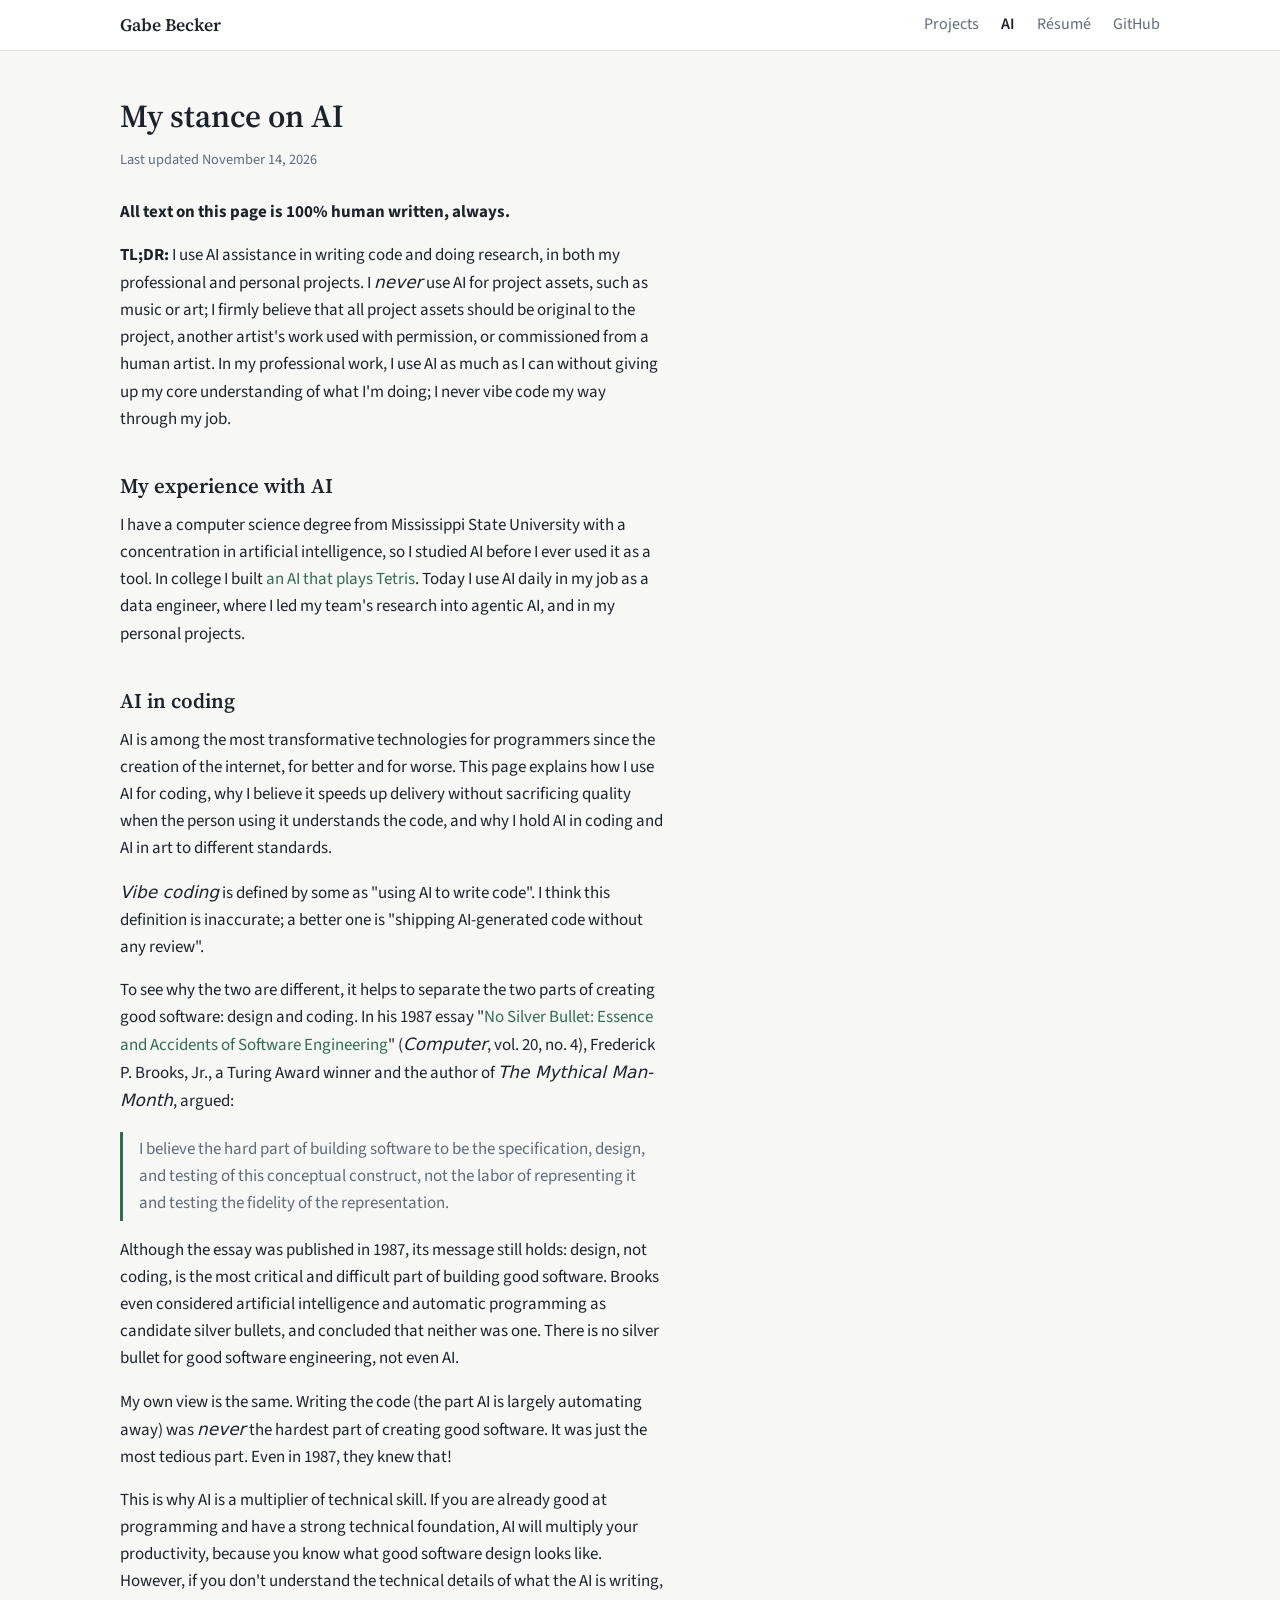
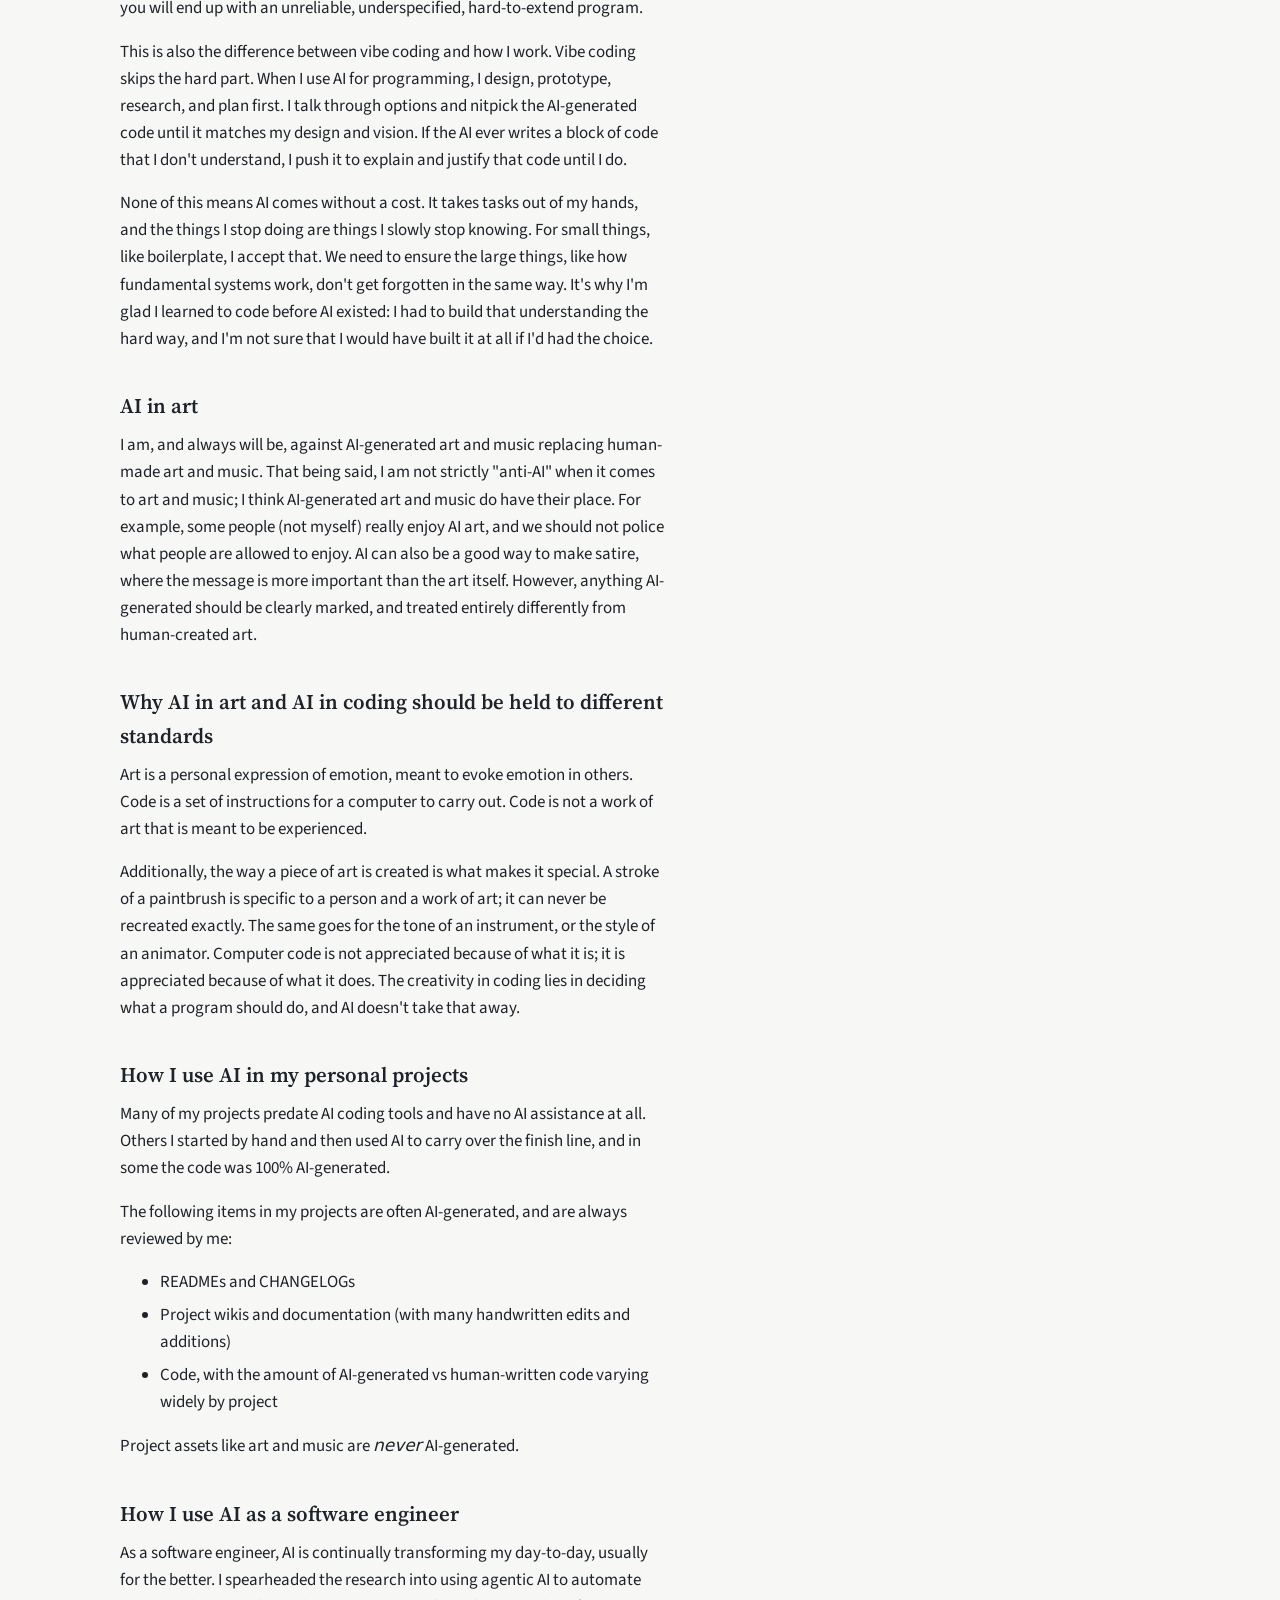
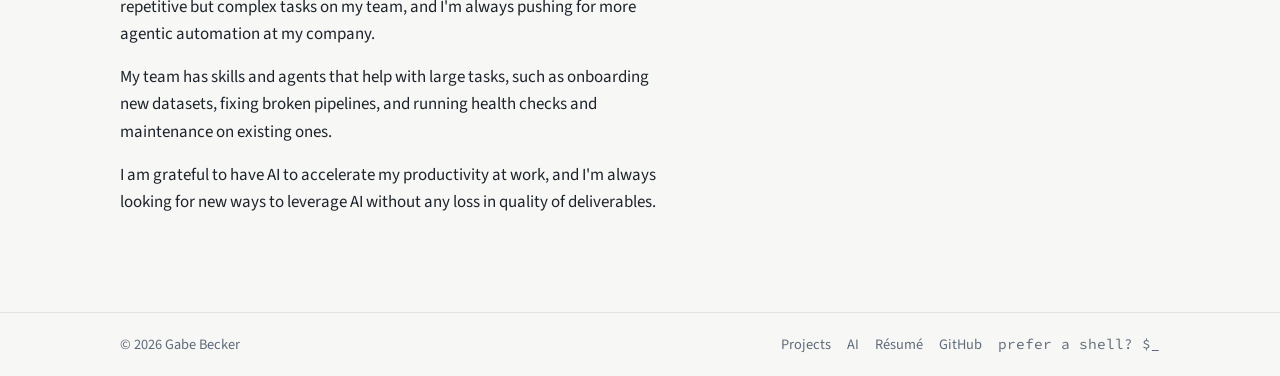
==== commit ad8b654a: "Remove GitHub avatar from favicon and navbar The profile picture now appears only on the home page. " ====
--- a/ai/index.html
+++ b/ai/index.html
@@ -12,7 +12,6 @@
 <meta property="og:url" content="https://gabebecker.com/ai/">
 <meta property="og:image" content="https://avatars.githubusercontent.com/u/78775796?v=4">
 <meta name="twitter:card" content="summary">
-<link rel="icon" href="https://avatars.githubusercontent.com/u/78775796?v=4">
 <link rel="stylesheet" href="/assets/site.css">
 </head>
 <body>
--- a/assets/site.css
+++ b/assets/site.css
@@ -31,7 +31,6 @@
 .topbar { border-bottom:1px solid var(--line); background:var(--panel); }
 .topbar .in { max-width:var(--container); margin:0 auto; padding:12px 20px; display:flex; justify-content:space-between; align-items:center; gap:16px; }
 .brand { display:flex; align-items:center; gap:10px; color:var(--fg); font:600 1.1rem "Source Serif 4", Georgia, serif; white-space:nowrap; }
-.brand img { width:28px; height:28px; border-radius:50%; }
 .brand:hover { text-decoration:none; }
 .topbar nav { display:flex; gap:22px; white-space:nowrap; }
 .topbar nav a { color:var(--muted); }
